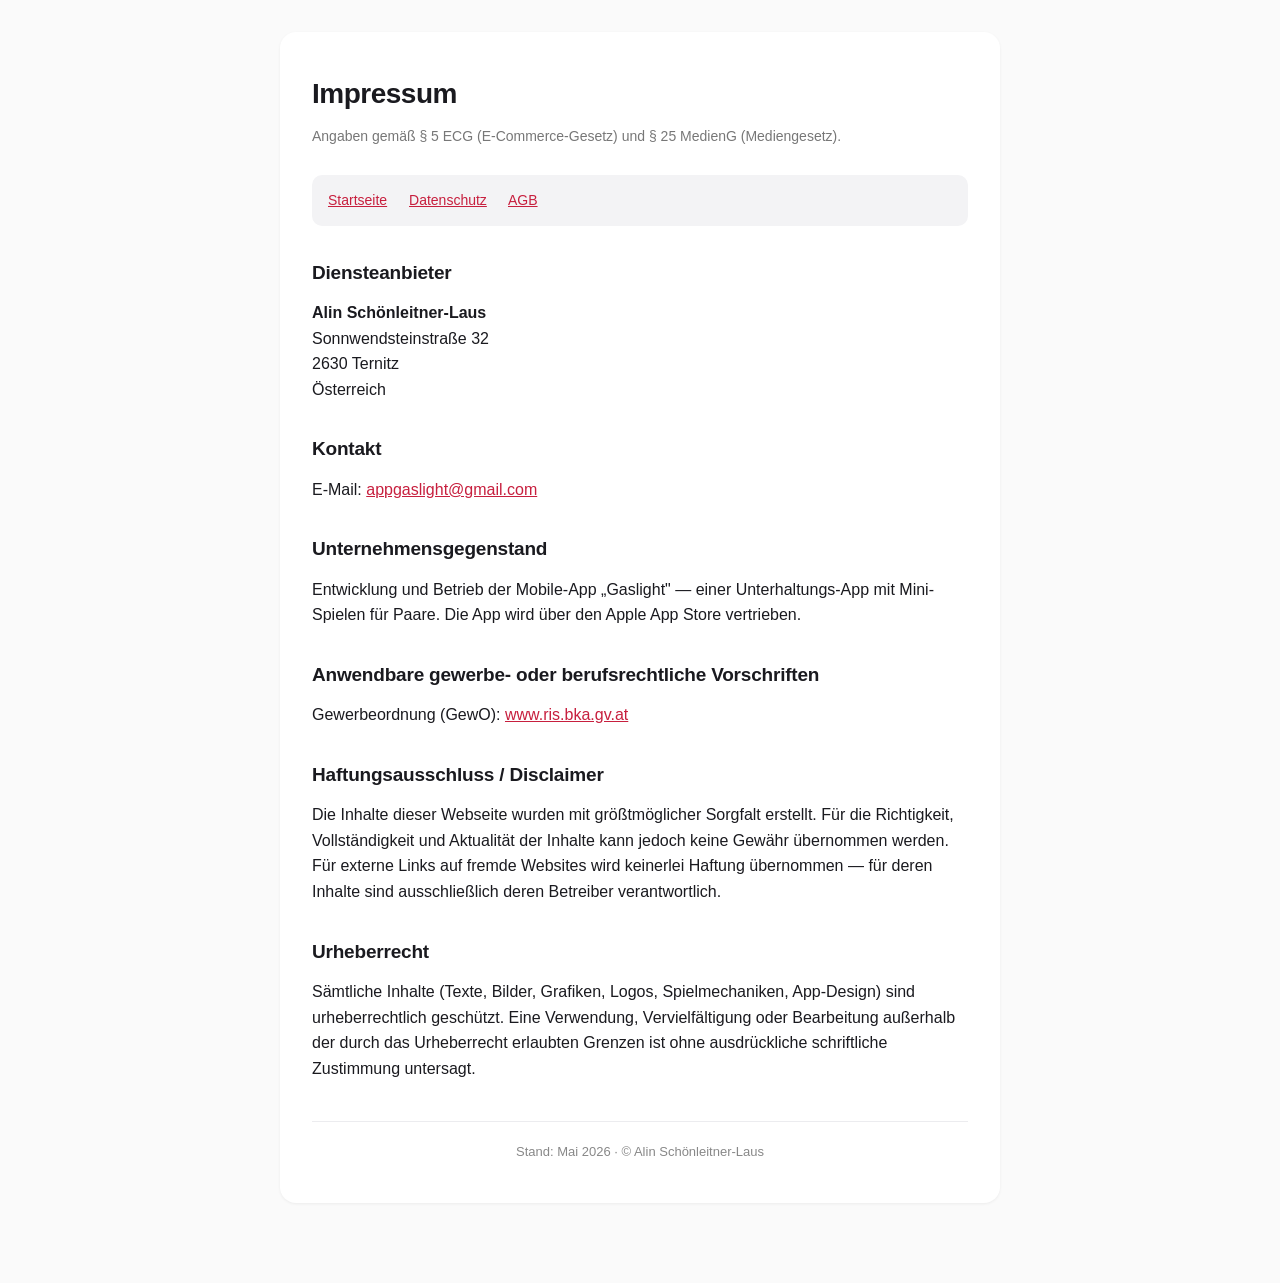
==== impressum.html @ 49a1b53e "Add files via upload" ====
<!doctype html>
<html lang="de">
<head>
  <meta charset="utf-8">
  <meta name="viewport" content="width=device-width, initial-scale=1">
  <title>Impressum — Gaslight</title>
  <link rel="stylesheet" href="style.css">
</head>
<body>
  <div class="container">
    <h1>Impressum</h1>
    <p class="meta">Angaben gemäß § 5 ECG (E-Commerce-Gesetz) und § 25 MedienG (Mediengesetz).</p>

    <div class="nav">
      <a href="index.html">Startseite</a>
      <a href="privacy.html">Datenschutz</a>
      <a href="terms.html">AGB</a>
    </div>

    <h2>Diensteanbieter</h2>
    <p>
      <strong>Alin Schönleitner-Laus</strong><br>
      Sonnwendsteinstraße 32<br>
      2630 Ternitz<br>
      Österreich
    </p>

    <h2>Kontakt</h2>
    <p>
      E-Mail: <a href="mailto:appgaslight@gmail.com">appgaslight@gmail.com</a>
    </p>

    <h2>Unternehmensgegenstand</h2>
    <p>
      Entwicklung und Betrieb der Mobile-App „Gaslight" — einer
      Unterhaltungs-App mit Mini-Spielen für Paare. Die App wird über den
      Apple App Store vertrieben.
    </p>

    <h2>Anwendbare gewerbe- oder berufsrechtliche Vorschriften</h2>
    <p>
      Gewerbeordnung (GewO): <a href="https://www.ris.bka.gv.at" target="_blank" rel="noopener">www.ris.bka.gv.at</a>
    </p>

    <h2>Haftungsausschluss / Disclaimer</h2>
    <p>
      Die Inhalte dieser Webseite wurden mit größtmöglicher Sorgfalt
      erstellt. Für die Richtigkeit, Vollständigkeit und Aktualität der
      Inhalte kann jedoch keine Gewähr übernommen werden. Für externe
      Links auf fremde Websites wird keinerlei Haftung übernommen — für
      deren Inhalte sind ausschließlich deren Betreiber verantwortlich.
    </p>

    <h2>Urheberrecht</h2>
    <p>
      Sämtliche Inhalte (Texte, Bilder, Grafiken, Logos, Spielmechaniken,
      App-Design) sind urheberrechtlich geschützt. Eine Verwendung,
      Vervielfältigung oder Bearbeitung außerhalb der durch das
      Urheberrecht erlaubten Grenzen ist ohne ausdrückliche schriftliche
      Zustimmung untersagt.
    </p>

    <footer>
      Stand: Mai 2026 · © Alin Schönleitner-Laus
    </footer>
  </div>
</body>
</html>
---- style.css ----
/* Gaslight legal pages — shared stylesheet. */
* { box-sizing: border-box; }
html { -webkit-text-size-adjust: 100%; }
body {
  margin: 0;
  font-family: -apple-system, BlinkMacSystemFont, "Segoe UI", Roboto,
    Helvetica, Arial, sans-serif;
  font-size: 16px;
  line-height: 1.6;
  color: #1a1a1f;
  background: #fafafa;
  padding: 32px 20px 80px;
}
.container {
  max-width: 720px;
  margin: 0 auto;
  background: #ffffff;
  padding: 40px 32px;
  border-radius: 16px;
  box-shadow: 0 1px 3px rgba(0, 0, 0, 0.06);
}
h1 {
  font-size: 28px;
  margin: 0 0 8px;
  letter-spacing: -0.5px;
}
h2 {
  font-size: 19px;
  margin: 32px 0 12px;
  letter-spacing: -0.2px;
}
h3 {
  font-size: 16px;
  margin: 20px 0 8px;
  font-weight: 600;
}
p, ul, ol { margin: 0 0 14px; }
ul, ol { padding-left: 22px; }
li { margin-bottom: 6px; }
a { color: #c71f3e; text-decoration: underline; }
.meta {
  color: #777;
  font-size: 14px;
  margin-bottom: 28px;
}
.nav {
  margin: 0 0 24px;
  padding: 14px 16px;
  background: #f3f3f5;
  border-radius: 10px;
  font-size: 14px;
}
.nav a { margin-right: 18px; }
strong { font-weight: 600; }
hr {
  border: none;
  border-top: 1px solid #ececef;
  margin: 32px 0;
}
.contact-block {
  padding: 14px 16px;
  background: #fff7f0;
  border-radius: 10px;
  border-left: 3px solid #c71f3e;
}
footer {
  margin-top: 40px;
  padding-top: 20px;
  border-top: 1px solid #ececef;
  font-size: 13px;
  color: #888;
  text-align: center;
}
@media (max-width: 480px) {
  body { padding: 12px 8px 60px; }
  .container { padding: 24px 18px; border-radius: 12px; }
  h1 { font-size: 24px; }
  h2 { font-size: 17px; }
}
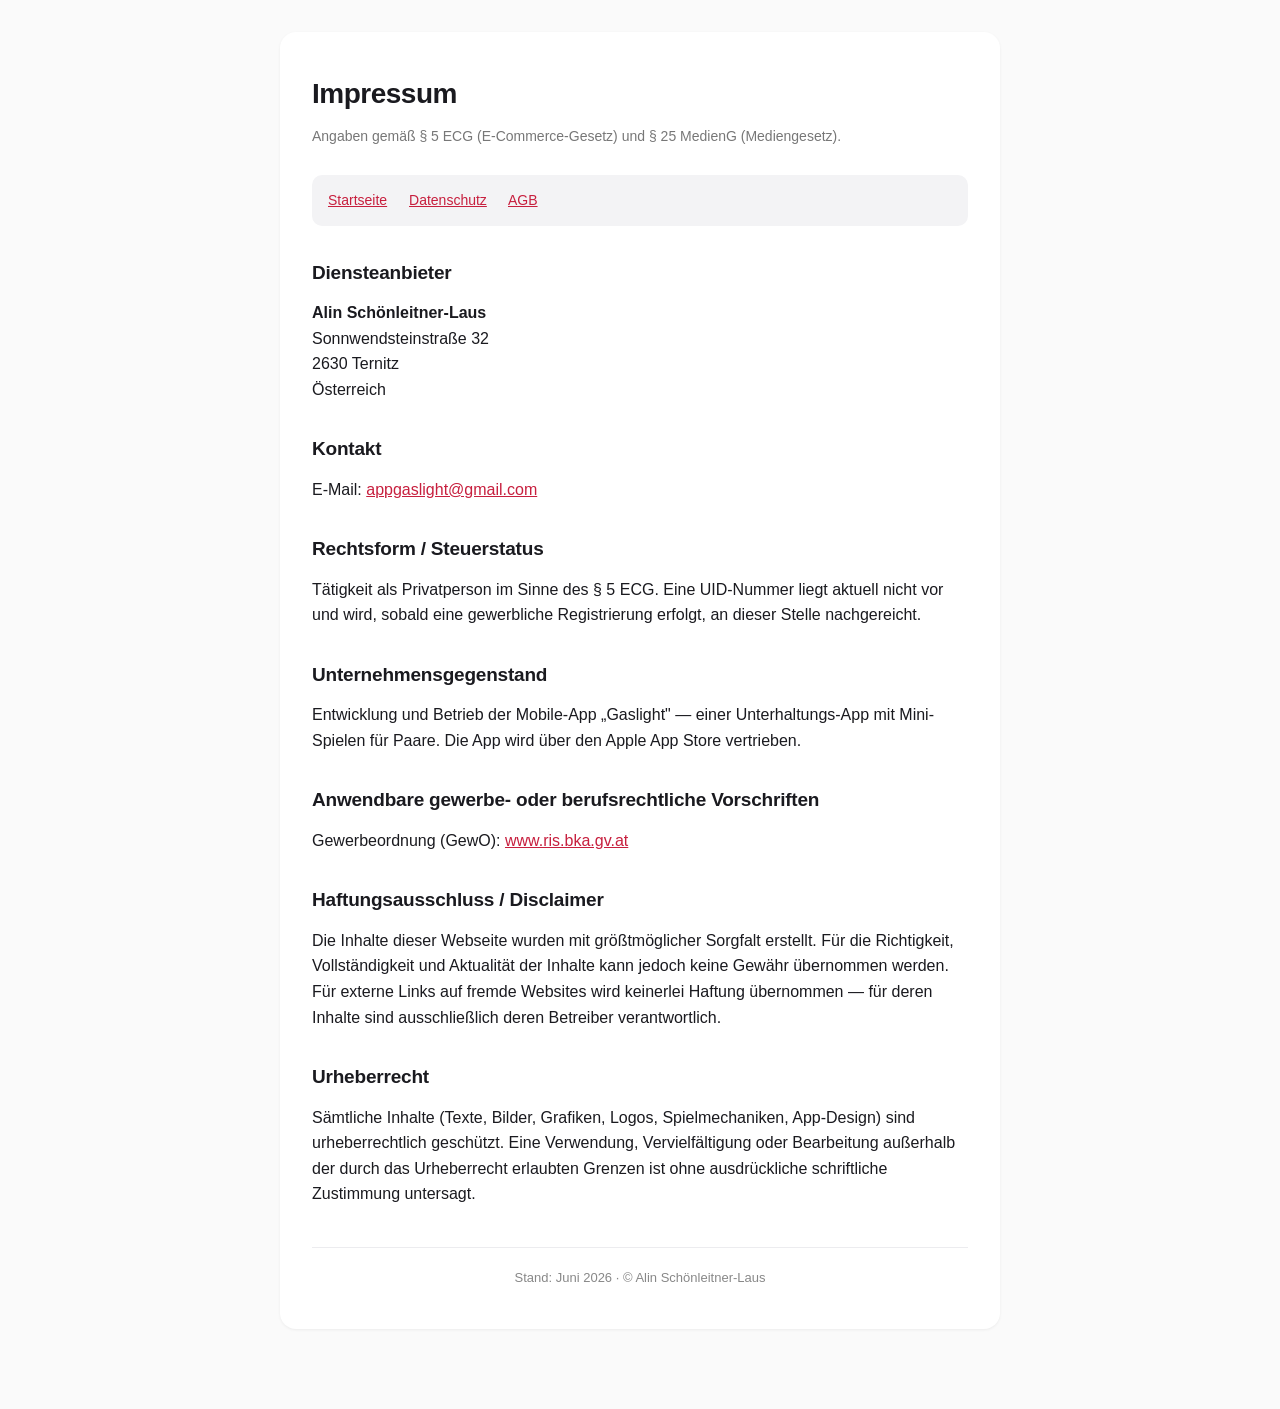
==== commit 8324e5a6: "Add files via upload" ====
--- a/impressum.html
+++ b/impressum.html
@@ -28,6 +28,13 @@
     <h2>Kontakt</h2>
     <p>
       E-Mail: <a href="mailto:appgaslight@gmail.com">appgaslight@gmail.com</a>
+    </p>
+
+    <h2>Rechtsform / Steuerstatus</h2>
+    <p>
+      Tätigkeit als Privatperson im Sinne des § 5 ECG. Eine UID-Nummer
+      liegt aktuell nicht vor und wird, sobald eine gewerbliche
+      Registrierung erfolgt, an dieser Stelle nachgereicht.
     </p>
 
     <h2>Unternehmensgegenstand</h2>
@@ -61,7 +68,7 @@
     </p>
 
     <footer>
-      Stand: Mai 2026 · © Alin Schönleitner-Laus
+      Stand: Juni 2026 · © Alin Schönleitner-Laus
     </footer>
   </div>
 </body>
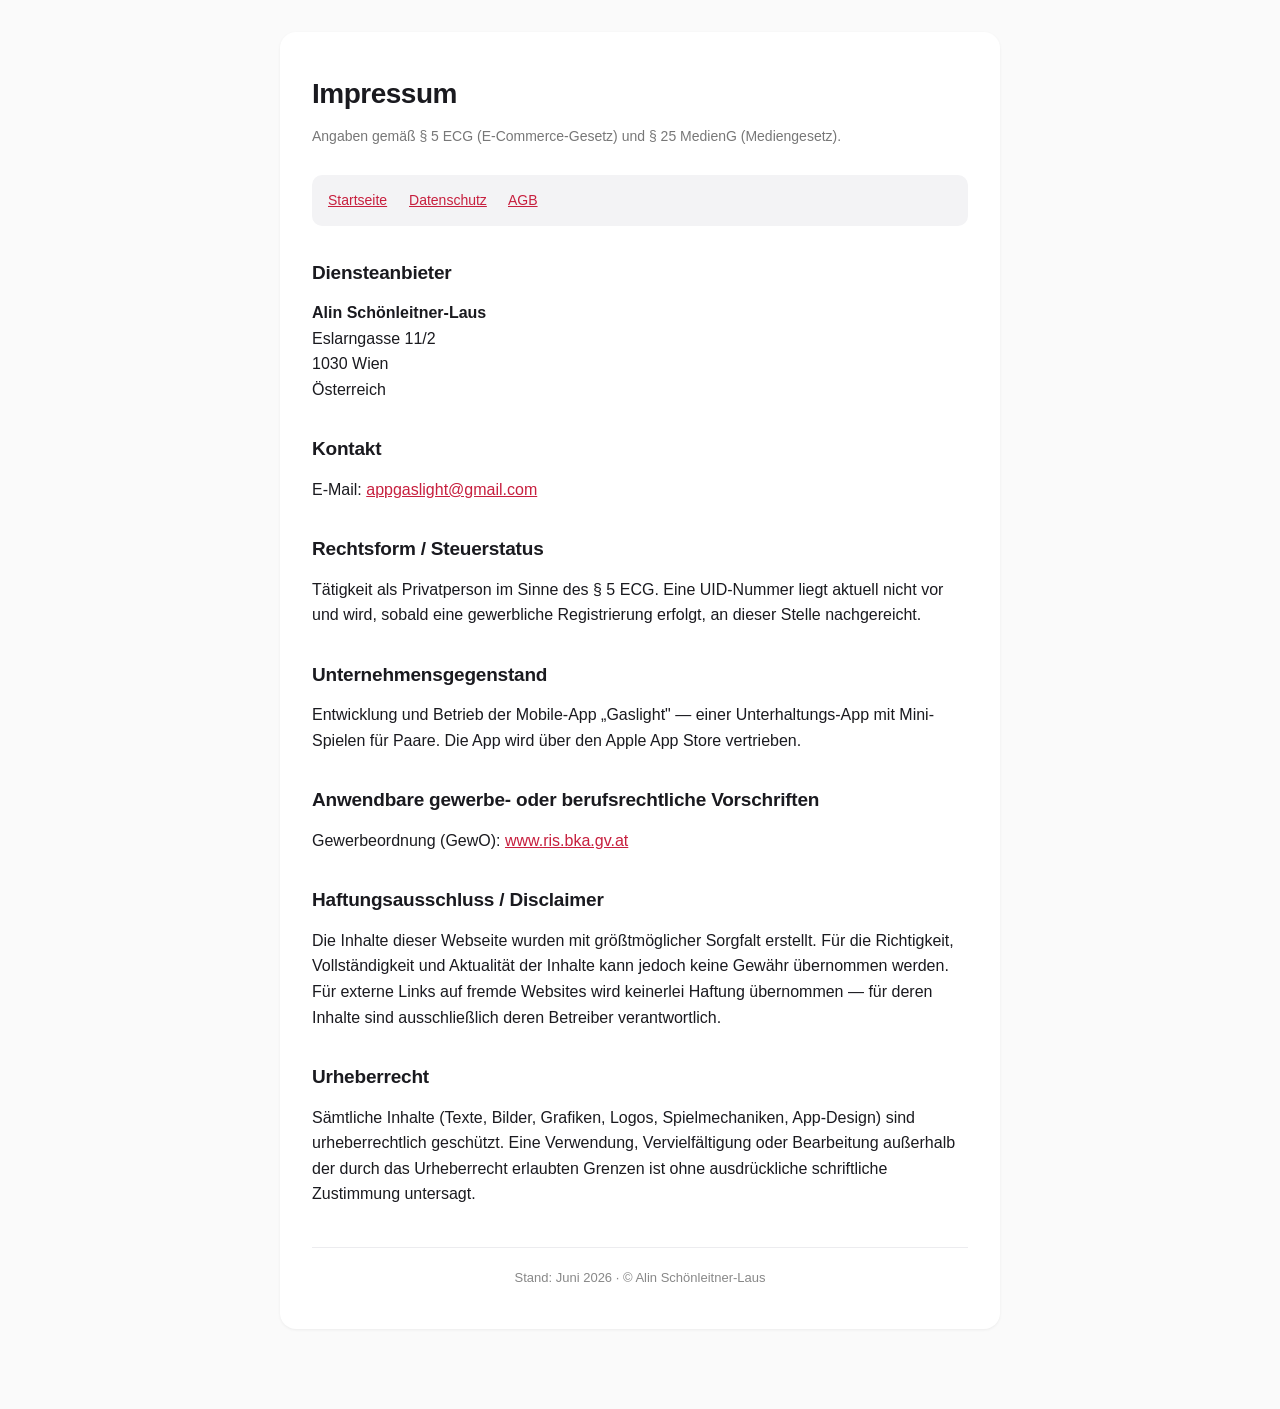
==== commit 5198afe8: "Add files via upload" ====
--- a/impressum.html
+++ b/impressum.html
@@ -20,8 +20,8 @@
     <h2>Diensteanbieter</h2>
     <p>
       <strong>Alin Schönleitner-Laus</strong><br>
-      Sonnwendsteinstraße 32<br>
-      2630 Ternitz<br>
+      Eslarngasse 11/2<br>
+      1030 Wien<br>
       Österreich
     </p>
 
